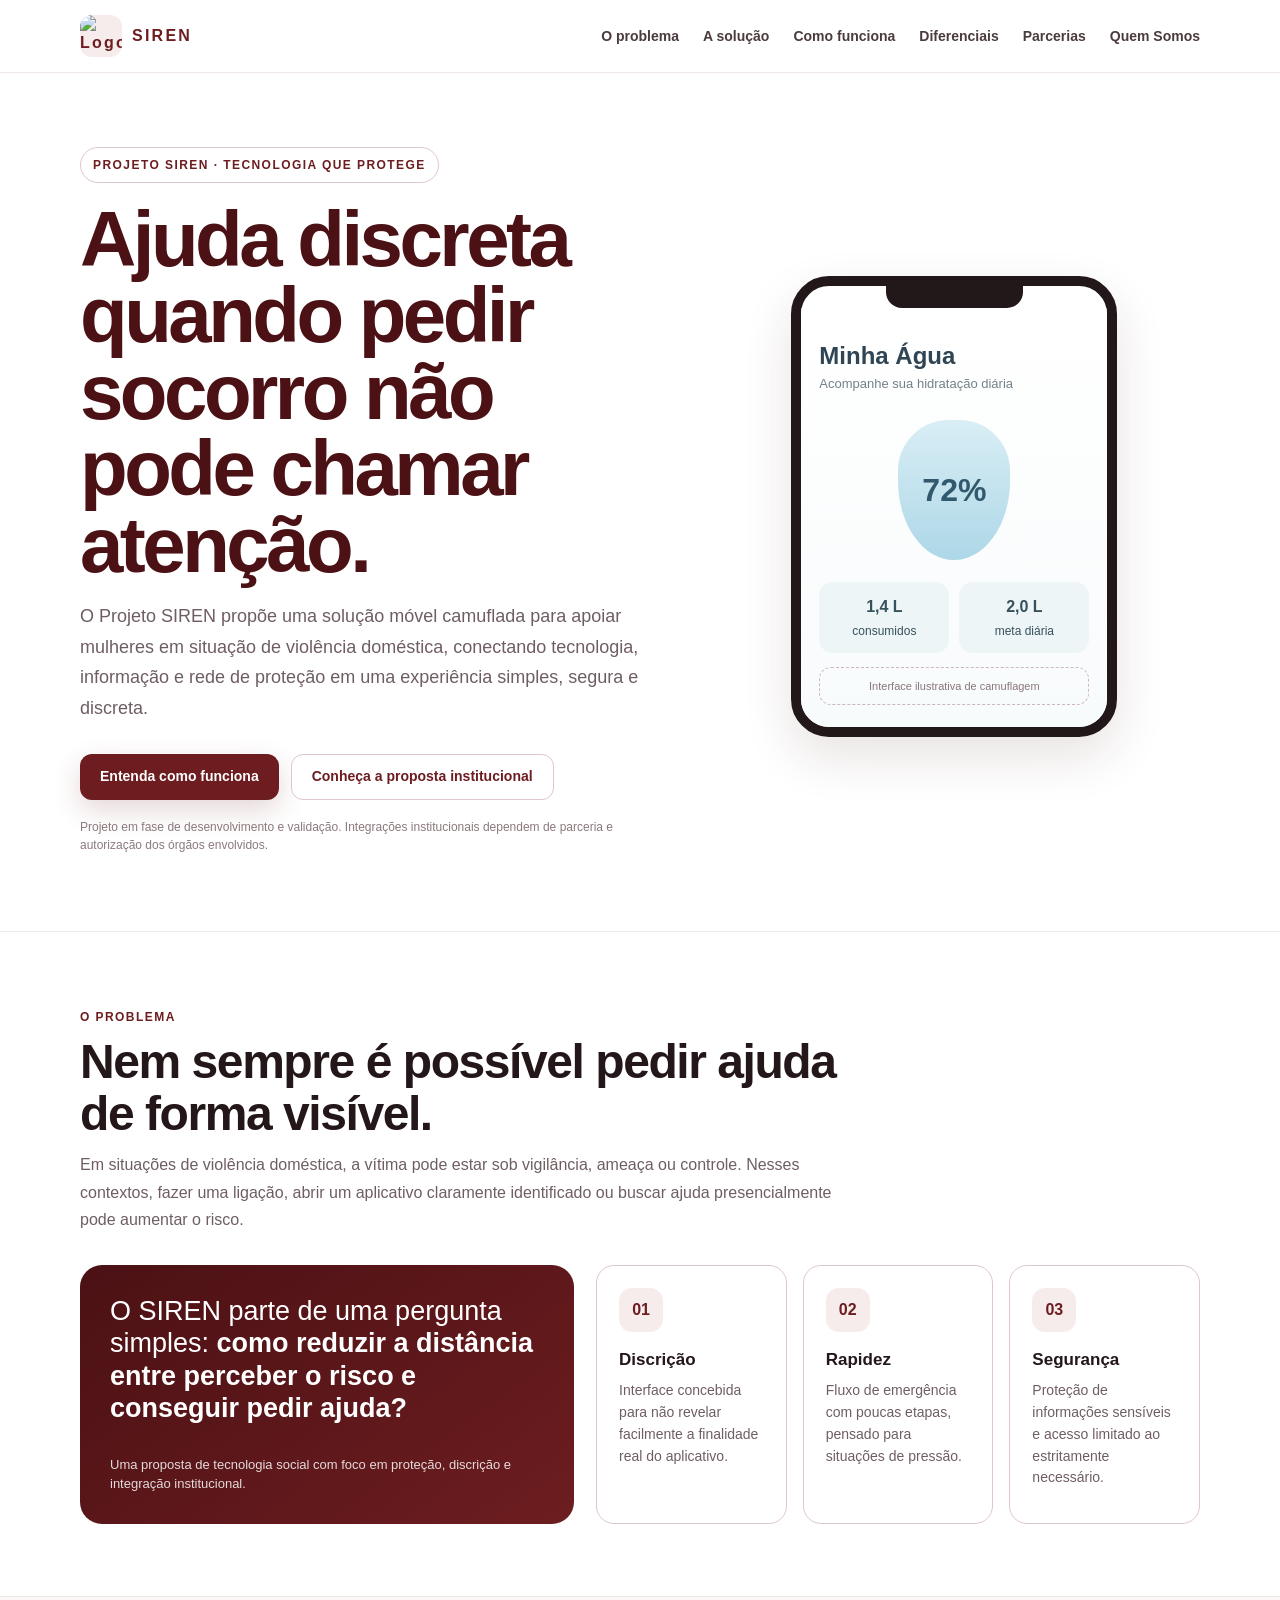
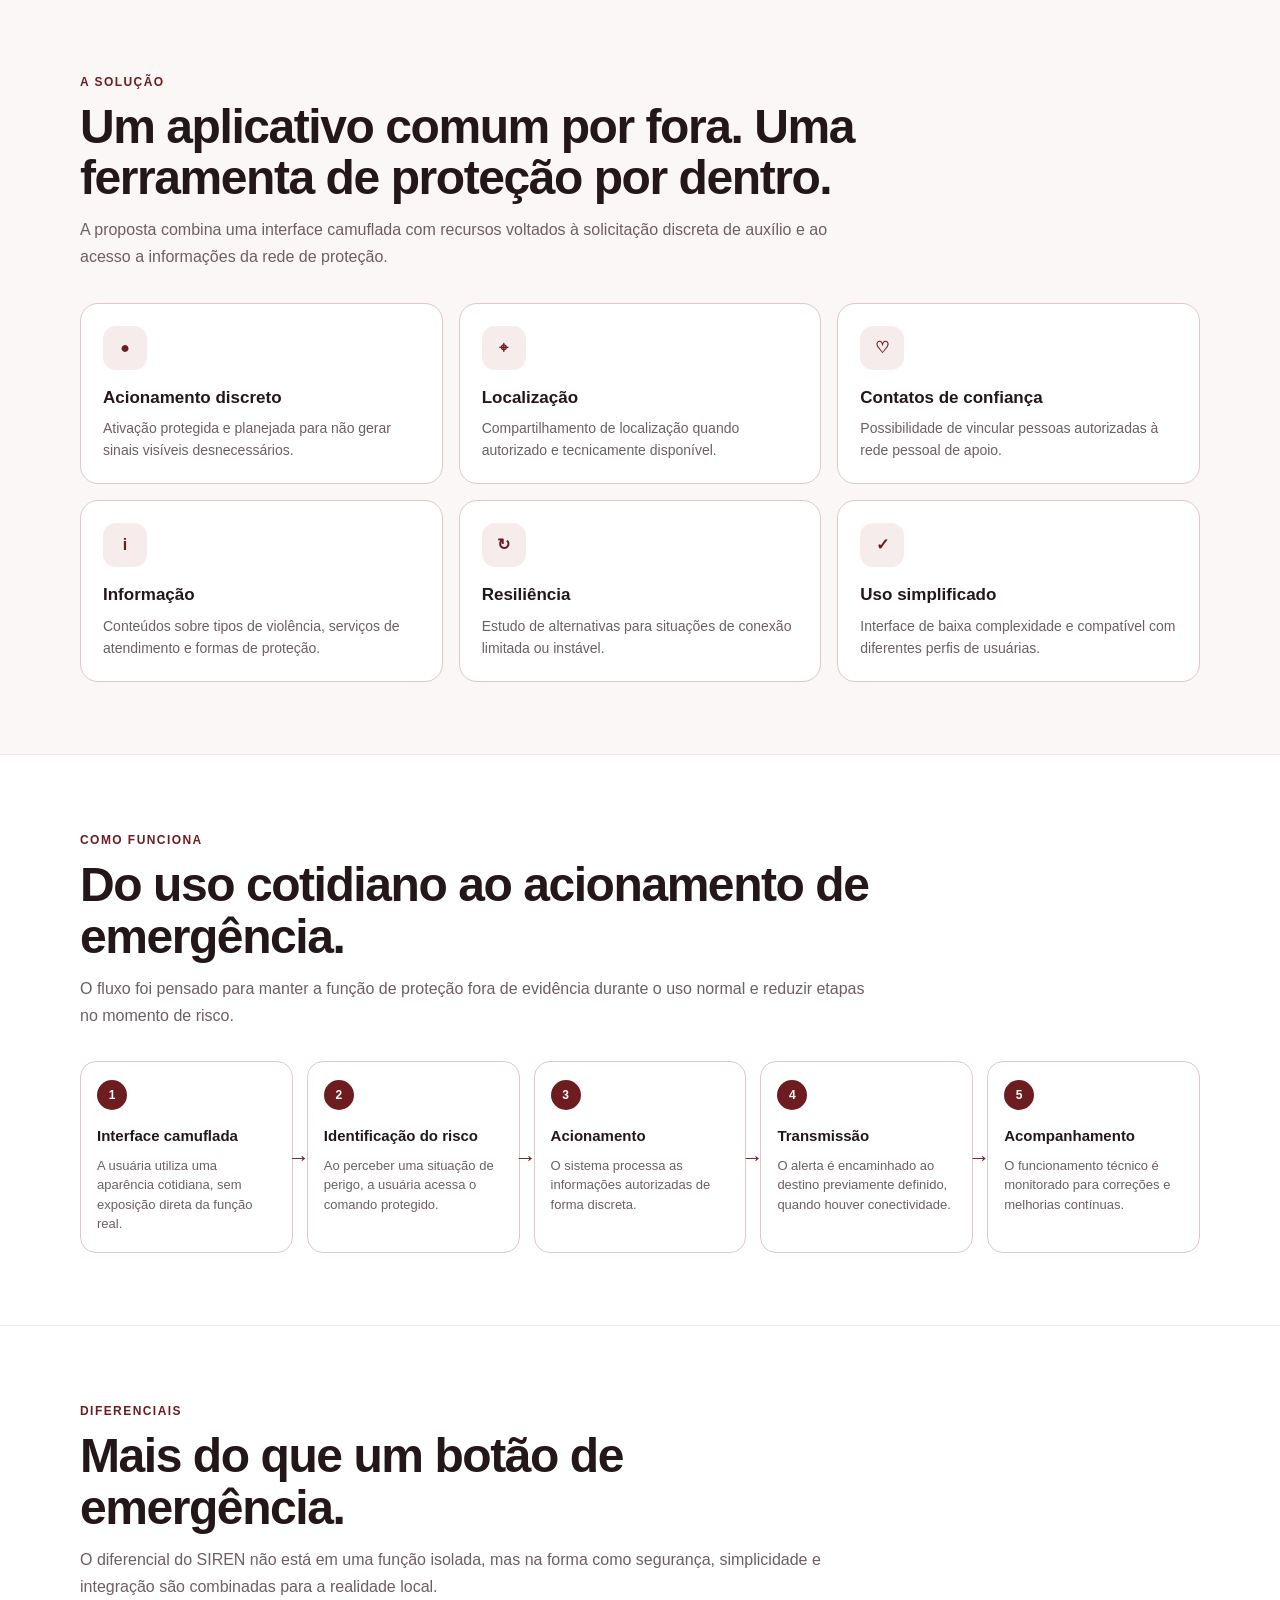
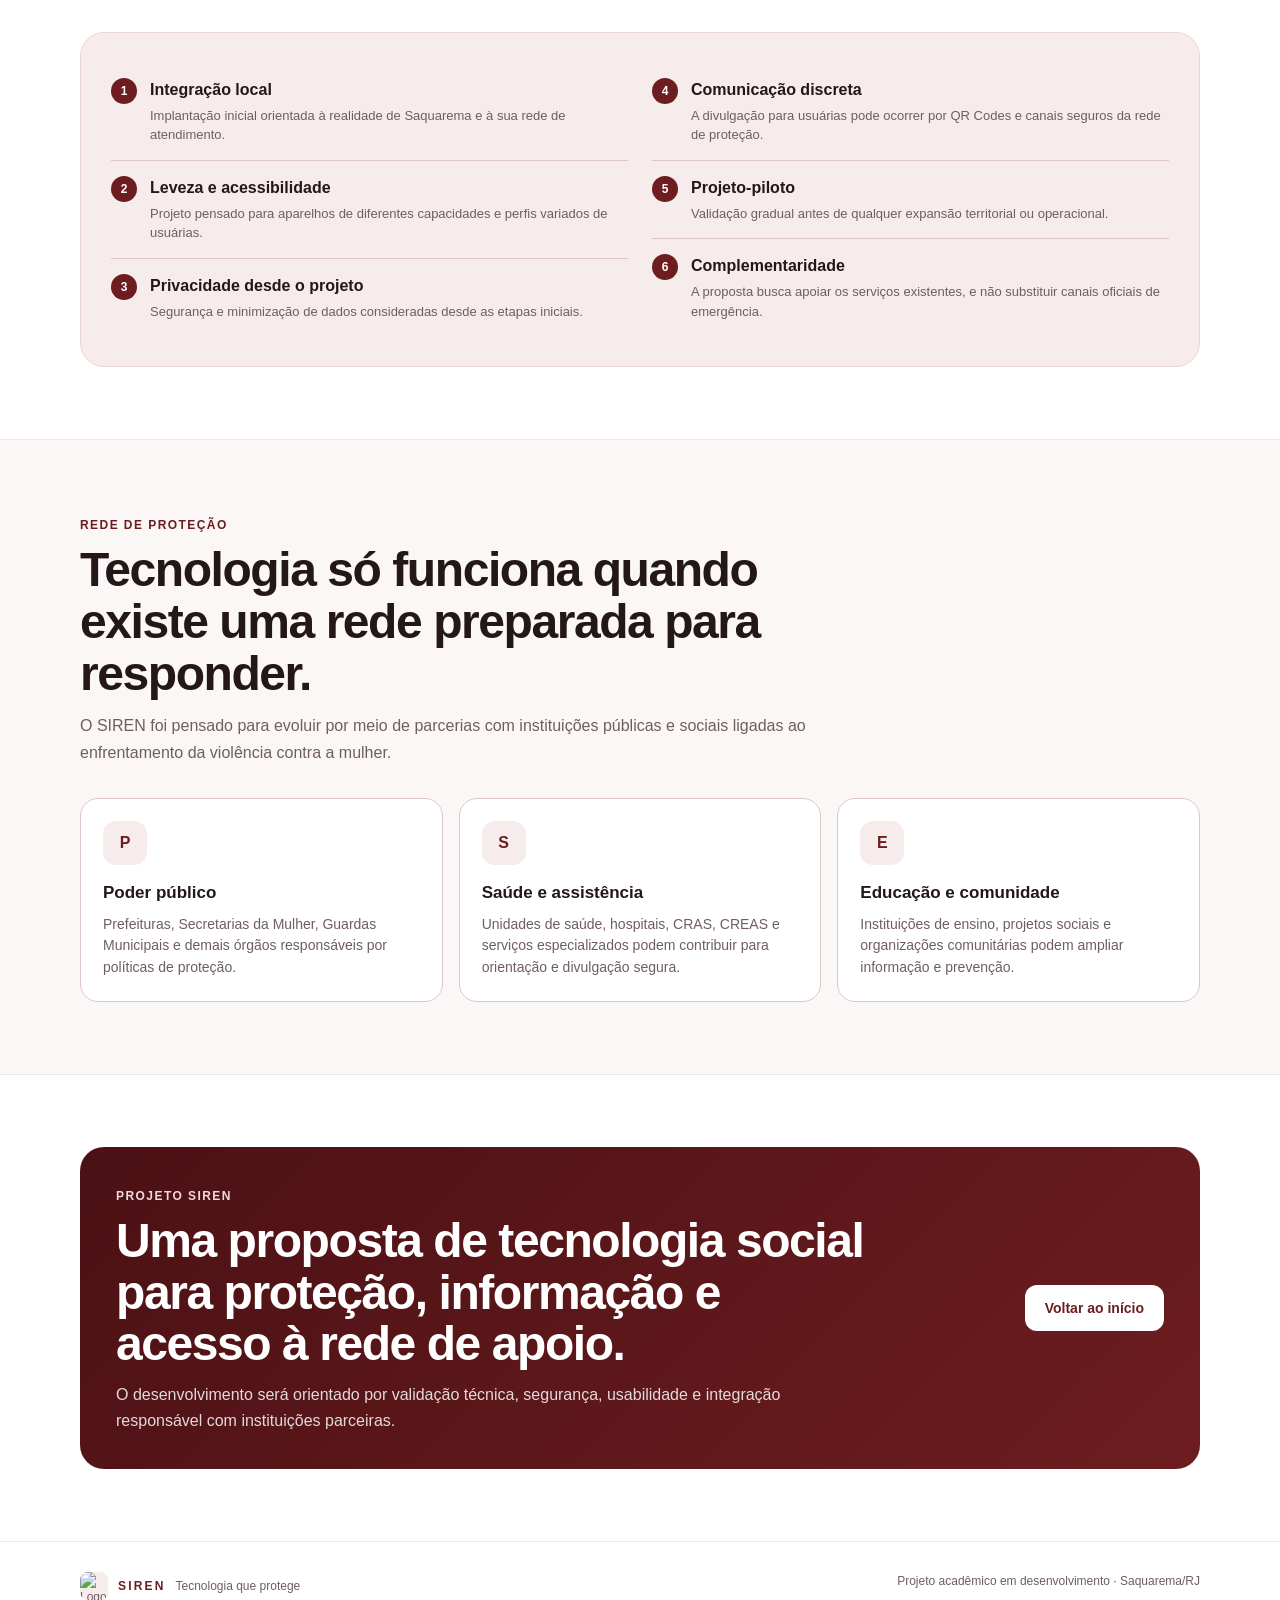
==== index.html @ b9872801 "Add files via upload" ====
<!DOCTYPE html>
<html lang="pt-BR">
<head>
  <meta charset="UTF-8">
  <meta name="viewport" content="width=device-width, initial-scale=1.0">
  <meta name="description" content="Projeto SIREN — tecnologia social voltada à proteção de mulheres em situação de violência doméstica.">
  <title>Projeto SIREN — Tecnologia que protege</title>
  <link rel="icon" href="assets/logo-siren.png" type="image/png">
  <link rel="stylesheet" href="styles.css">
</head>
<body>
  <header class="site-header">
    <div class="container nav-wrap">
      <a class="brand" href="#inicio" aria-label="Projeto SIREN — início">
        <img class="brand-mark" src="assets/logo-siren.png" alt="Logo do Projeto SIREN">
        <span class="brand-text">SIREN</span>
      </a>

      <button class="menu-toggle" type="button" aria-label="Abrir menu" aria-expanded="false">
        <span></span><span></span><span></span>
      </button>

      <nav class="main-nav" aria-label="Navegação principal">
        <a href="#problema">O problema</a>
        <a href="#solucao">A solução</a>
        <a href="#funcionamento">Como funciona</a>
        <a href="#diferenciais">Diferenciais</a>
        <a href="#parcerias">Parcerias</a>
        <a href="quem-somos.html">Quem Somos</a>
      </nav>
    </div>
  </header>

  <main>
    <section class="hero" id="inicio">
      <div class="container hero-grid">
        <div class="hero-copy">
          <span class="eyebrow">Projeto SIREN · Tecnologia que protege</span>
          <h1>Ajuda discreta quando pedir socorro não pode chamar atenção.</h1>
          <p class="lead">
            O Projeto SIREN propõe uma solução móvel camuflada para apoiar mulheres em situação
            de violência doméstica, conectando tecnologia, informação e rede de proteção em uma
            experiência simples, segura e discreta.
          </p>

          <div class="hero-actions">
            <a class="btn btn-primary" href="#funcionamento">Entenda como funciona</a>
            <a class="btn btn-secondary" href="#parcerias">Conheça a proposta institucional</a>
          </div>

          <p class="disclaimer">
            Projeto em fase de desenvolvimento e validação. Integrações institucionais dependem
            de parceria e autorização dos órgãos envolvidos.
          </p>
        </div>

        <div class="phone-wrap" aria-label="Exemplo conceitual de interface camuflada">
          <div class="phone">
            <div class="phone-notch"></div>
            <div class="phone-screen">
              <div class="water-title">Minha Água</div>
              <div class="water-subtitle">Acompanhe sua hidratação diária</div>
              <div class="water-drop"><span>72%</span></div>

              <div class="water-stats">
                <div><strong>1,4 L</strong><span>consumidos</span></div>
                <div><strong>2,0 L</strong><span>meta diária</span></div>
              </div>

              <div class="concept-note">Interface ilustrativa de camuflagem</div>
            </div>
          </div>
        </div>
      </div>
    </section>

    <section class="section" id="problema">
      <div class="container">
        <div class="section-heading">
          <span class="kicker">O problema</span>
          <h2>Nem sempre é possível pedir ajuda de forma visível.</h2>
          <p>
            Em situações de violência doméstica, a vítima pode estar sob vigilância, ameaça ou controle.
            Nesses contextos, fazer uma ligação, abrir um aplicativo claramente identificado ou buscar
            ajuda presencialmente pode aumentar o risco.
          </p>
        </div>

        <div class="problem-grid">
          <article class="highlight-card">
            <p>
              O SIREN parte de uma pergunta simples:
              <strong>como reduzir a distância entre perceber o risco e conseguir pedir ajuda?</strong>
            </p>
            <span>Uma proposta de tecnologia social com foco em proteção, discrição e integração institucional.</span>
          </article>

          <div class="cards cards-3">
            <article class="card">
              <div class="icon-box">01</div>
              <h3>Discrição</h3>
              <p>Interface concebida para não revelar facilmente a finalidade real do aplicativo.</p>
            </article>

            <article class="card">
              <div class="icon-box">02</div>
              <h3>Rapidez</h3>
              <p>Fluxo de emergência com poucas etapas, pensado para situações de pressão.</p>
            </article>

            <article class="card">
              <div class="icon-box">03</div>
              <h3>Segurança</h3>
              <p>Proteção de informações sensíveis e acesso limitado ao estritamente necessário.</p>
            </article>
          </div>
        </div>
      </div>
    </section>

    <section class="section section-soft" id="solucao">
      <div class="container">
        <div class="section-heading">
          <span class="kicker">A solução</span>
          <h2>Um aplicativo comum por fora. Uma ferramenta de proteção por dentro.</h2>
          <p>
            A proposta combina uma interface camuflada com recursos voltados à solicitação discreta
            de auxílio e ao acesso a informações da rede de proteção.
          </p>
        </div>

        <div class="cards cards-3">
          <article class="card">
            <div class="icon-box">●</div>
            <h3>Acionamento discreto</h3>
            <p>Ativação protegida e planejada para não gerar sinais visíveis desnecessários.</p>
          </article>

          <article class="card">
            <div class="icon-box">⌖</div>
            <h3>Localização</h3>
            <p>Compartilhamento de localização quando autorizado e tecnicamente disponível.</p>
          </article>

          <article class="card">
            <div class="icon-box">♡</div>
            <h3>Contatos de confiança</h3>
            <p>Possibilidade de vincular pessoas autorizadas à rede pessoal de apoio.</p>
          </article>

          <article class="card">
            <div class="icon-box">i</div>
            <h3>Informação</h3>
            <p>Conteúdos sobre tipos de violência, serviços de atendimento e formas de proteção.</p>
          </article>

          <article class="card">
            <div class="icon-box">↻</div>
            <h3>Resiliência</h3>
            <p>Estudo de alternativas para situações de conexão limitada ou instável.</p>
          </article>

          <article class="card">
            <div class="icon-box">✓</div>
            <h3>Uso simplificado</h3>
            <p>Interface de baixa complexidade e compatível com diferentes perfis de usuárias.</p>
          </article>
        </div>
      </div>
    </section>

    <section class="section" id="funcionamento">
      <div class="container">
        <div class="section-heading">
          <span class="kicker">Como funciona</span>
          <h2>Do uso cotidiano ao acionamento de emergência.</h2>
          <p>
            O fluxo foi pensado para manter a função de proteção fora de evidência durante o uso normal
            e reduzir etapas no momento de risco.
          </p>
        </div>

        <div class="flow">
          <article class="flow-step">
            <span class="step-number">1</span>
            <h3>Interface camuflada</h3>
            <p>A usuária utiliza uma aparência cotidiana, sem exposição direta da função real.</p>
          </article>

          <article class="flow-step">
            <span class="step-number">2</span>
            <h3>Identificação do risco</h3>
            <p>Ao perceber uma situação de perigo, a usuária acessa o comando protegido.</p>
          </article>

          <article class="flow-step">
            <span class="step-number">3</span>
            <h3>Acionamento</h3>
            <p>O sistema processa as informações autorizadas de forma discreta.</p>
          </article>

          <article class="flow-step">
            <span class="step-number">4</span>
            <h3>Transmissão</h3>
            <p>O alerta é encaminhado ao destino previamente definido, quando houver conectividade.</p>
          </article>

          <article class="flow-step">
            <span class="step-number">5</span>
            <h3>Acompanhamento</h3>
            <p>O funcionamento técnico é monitorado para correções e melhorias contínuas.</p>
          </article>
        </div>
      </div>
    </section>

    <section class="section" id="diferenciais">
      <div class="container">
        <div class="section-heading">
          <span class="kicker">Diferenciais</span>
          <h2>Mais do que um botão de emergência.</h2>
          <p>
            O diferencial do SIREN não está em uma função isolada, mas na forma como segurança,
            simplicidade e integração são combinadas para a realidade local.
          </p>
        </div>

        <div class="feature-panel">
          <div class="feature-column">
            <div class="feature-item">
              <span>1</span>
              <div>
                <strong>Integração local</strong>
                <p>Implantação inicial orientada à realidade de Saquarema e à sua rede de atendimento.</p>
              </div>
            </div>

            <div class="feature-item">
              <span>2</span>
              <div>
                <strong>Leveza e acessibilidade</strong>
                <p>Projeto pensado para aparelhos de diferentes capacidades e perfis variados de usuárias.</p>
              </div>
            </div>

            <div class="feature-item">
              <span>3</span>
              <div>
                <strong>Privacidade desde o projeto</strong>
                <p>Segurança e minimização de dados consideradas desde as etapas iniciais.</p>
              </div>
            </div>
          </div>

          <div class="feature-column">
            <div class="feature-item">
              <span>4</span>
              <div>
                <strong>Comunicação discreta</strong>
                <p>A divulgação para usuárias pode ocorrer por QR Codes e canais seguros da rede de proteção.</p>
              </div>
            </div>

            <div class="feature-item">
              <span>5</span>
              <div>
                <strong>Projeto-piloto</strong>
                <p>Validação gradual antes de qualquer expansão territorial ou operacional.</p>
              </div>
            </div>

            <div class="feature-item">
              <span>6</span>
              <div>
                <strong>Complementaridade</strong>
                <p>A proposta busca apoiar os serviços existentes, e não substituir canais oficiais de emergência.</p>
              </div>
            </div>
          </div>
        </div>
      </div>
    </section>

    <section class="section section-soft" id="parcerias">
      <div class="container">
        <div class="section-heading">
          <span class="kicker">Rede de proteção</span>
          <h2>Tecnologia só funciona quando existe uma rede preparada para responder.</h2>
          <p>
            O SIREN foi pensado para evoluir por meio de parcerias com instituições públicas e sociais
            ligadas ao enfrentamento da violência contra a mulher.
          </p>
        </div>

        <div class="cards cards-3">
          <article class="card">
            <div class="icon-box">P</div>
            <h3>Poder público</h3>
            <p>
              Prefeituras, Secretarias da Mulher, Guardas Municipais e demais órgãos responsáveis
              por políticas de proteção.
            </p>
          </article>

          <article class="card">
            <div class="icon-box">S</div>
            <h3>Saúde e assistência</h3>
            <p>
              Unidades de saúde, hospitais, CRAS, CREAS e serviços especializados podem contribuir
              para orientação e divulgação segura.
            </p>
          </article>

          <article class="card">
            <div class="icon-box">E</div>
            <h3>Educação e comunidade</h3>
            <p>
              Instituições de ensino, projetos sociais e organizações comunitárias podem ampliar
              informação e prevenção.
            </p>
          </article>
        </div>
      </div>
    </section>

    <section class="section">
      <div class="container">
        <div class="cta">
          <div>
            <span class="kicker kicker-light">Projeto SIREN</span>
            <h2>Uma proposta de tecnologia social para proteção, informação e acesso à rede de apoio.</h2>
            <p>
              O desenvolvimento será orientado por validação técnica, segurança, usabilidade e integração
              responsável com instituições parceiras.
            </p>
          </div>

          <a class="btn btn-light" href="#inicio">Voltar ao início</a>
        </div>
      </div>
    </section>
  </main>

  <footer class="site-footer">
    <div class="container footer-wrap">
      <div>
        <img class="footer-logo" src="assets/logo-siren.png" alt="Logo do Projeto SIREN">
        <strong>SIREN</strong>
        <span>Tecnologia que protege</span>
      </div>
      <span>Projeto acadêmico em desenvolvimento · Saquarema/RJ</span>
    </div>
  </footer>

  <script src="script.js"></script>
</body>
</html>
---- styles.css ----
:root {
  --wine: #6d1d20;
  --wine-dark: #4b1114;
  --wine-mid: #8b2d31;
  --rose: #f7ecec;
  --rose-2: #ecd6d7;
  --ink: #241719;
  --muted: #6f5e61;
  --border: #dec7c8;
  --white: #ffffff;
  --soft: #fbf7f7;
  --shadow: 0 20px 50px rgba(67, 17, 20, 0.12);
}

* {
  box-sizing: border-box;
}

html {
  scroll-behavior: smooth;
}

body {
  margin: 0;
  font-family: Arial, Helvetica, sans-serif;
  color: var(--ink);
  background: var(--white);
  line-height: 1.5;
}

a {
  color: inherit;
  text-decoration: none;
}

.container {
  width: min(1120px, calc(100% - 40px));
  margin: 0 auto;
}

.site-header {
  position: sticky;
  top: 0;
  z-index: 100;
  background: rgba(255, 255, 255, 0.95);
  border-bottom: 1px solid #f0e7e7;
  backdrop-filter: blur(12px);
}

.nav-wrap {
  min-height: 72px;
  display: flex;
  align-items: center;
  justify-content: space-between;
  gap: 24px;
}

.brand {
  display: inline-flex;
  align-items: center;
  gap: 10px;
  font-weight: 900;
  letter-spacing: 0.14em;
  color: var(--wine);
}

.brand-mark {
  width: 42px;
  height: 42px;
  object-fit: contain;
  border-radius: 12px;
  background: var(--rose);
}

.main-nav a.active {
  color: var(--wine);
}

.main-nav {
  display: flex;
  gap: 24px;
  align-items: center;
}

.main-nav a {
  font-size: 14px;
  font-weight: 700;
  color: #4b3b3d;
  transition: color 0.2s ease;
}

.main-nav a:hover,
.main-nav a:focus-visible {
  color: var(--wine);
}

.menu-toggle {
  display: none;
  width: 46px;
  height: 46px;
  padding: 10px;
  border: 0;
  border-radius: 10px;
  background: var(--rose);
  cursor: pointer;
}

.menu-toggle span {
  display: block;
  height: 2px;
  background: var(--wine);
  margin: 5px 0;
}

.hero {
  padding: 74px 0 64px;
  overflow: hidden;
}

.hero-grid {
  display: grid;
  grid-template-columns: 1.08fr 0.92fr;
  gap: 52px;
  align-items: center;
}

.eyebrow,
.kicker {
  display: inline-block;
  color: var(--wine);
  font-size: 12px;
  font-weight: 800;
  letter-spacing: 0.12em;
  text-transform: uppercase;
}

.eyebrow {
  padding: 8px 12px;
  border: 1px solid var(--border);
  border-radius: 999px;
  background: var(--white);
}

.hero h1 {
  margin: 18px 0;
  color: var(--wine-dark);
  font-size: clamp(44px, 6.8vw, 78px);
  line-height: 0.98;
  letter-spacing: -0.045em;
  max-width: 760px;
}

.lead {
  max-width: 670px;
  margin: 0;
  color: var(--muted);
  font-size: 18px;
  line-height: 1.7;
}

.hero-actions {
  display: flex;
  flex-wrap: wrap;
  gap: 12px;
  margin-top: 30px;
}

.btn {
  min-height: 46px;
  display: inline-flex;
  align-items: center;
  justify-content: center;
  padding: 0 20px;
  border-radius: 12px;
  font-size: 14px;
  font-weight: 800;
  transition: transform 0.2s ease, box-shadow 0.2s ease, background 0.2s ease;
}

.btn:hover {
  transform: translateY(-1px);
}

.btn-primary {
  color: var(--white);
  background: var(--wine);
  box-shadow: 0 10px 28px rgba(109, 29, 32, 0.18);
}

.btn-primary:hover {
  background: var(--wine-dark);
}

.btn-secondary {
  color: var(--wine);
  border: 1px solid var(--border);
  background: var(--white);
}

.btn-light {
  color: var(--wine);
  background: var(--white);
}

.disclaimer {
  margin-top: 18px;
  max-width: 680px;
  color: #8b797c;
  font-size: 12px;
  line-height: 1.55;
}

.phone-wrap {
  display: flex;
  justify-content: center;
}

.phone {
  width: min(100%, 326px);
  overflow: hidden;
  border: 10px solid #221719;
  border-radius: 38px;
  background: var(--white);
  box-shadow: var(--shadow);
}

.phone-notch {
  width: 45%;
  height: 22px;
  margin: 0 auto;
  background: #221719;
  border-radius: 0 0 16px 16px;
}

.phone-screen {
  padding: 24px 18px 22px;
  background: linear-gradient(180deg, #ffffff 0%, #f8fbfc 100%);
}

.water-title {
  margin-top: 6px;
  color: #304554;
  font-size: 24px;
  font-weight: 900;
}

.water-subtitle {
  color: #73818a;
  font-size: 13px;
}

.water-drop {
  width: 112px;
  height: 140px;
  margin: 26px auto 22px;
  display: grid;
  place-items: center;
  color: #31586c;
  background: linear-gradient(180deg, #d9eef5, #add7e7);
  border-radius: 56% 56% 62% 62% / 45% 45% 70% 70%;
  font-size: 32px;
  font-weight: 900;
}

.water-stats {
  display: grid;
  grid-template-columns: 1fr 1fr;
  gap: 10px;
}

.water-stats div {
  padding: 13px;
  text-align: center;
  color: #35515c;
  background: #edf5f7;
  border-radius: 14px;
}

.water-stats strong,
.water-stats span {
  display: block;
}

.water-stats span {
  margin-top: 3px;
  font-size: 12px;
}

.concept-note {
  margin-top: 14px;
  padding: 10px;
  color: #897679;
  border: 1px dashed #cdb7b8;
  border-radius: 12px;
  font-size: 11px;
  text-align: center;
}

.section {
  padding: 72px 0;
  border-top: 1px solid #f0e7e7;
}

.section-soft {
  background: var(--soft);
}

.section-heading {
  max-width: 790px;
  margin-bottom: 32px;
}

.section-heading h2,
.section-heading-title,
.cta h2 {
  margin: 8px 0 12px;
  font-size: clamp(30px, 4vw, 48px);
  line-height: 1.08;
  letter-spacing: -0.03em;
}

.section-heading p {
  margin: 0;
  color: var(--muted);
  line-height: 1.7;
}

.problem-grid {
  display: grid;
  grid-template-columns: 0.9fr 1.1fr;
  gap: 22px;
}

.highlight-card {
  min-height: 100%;
  display: flex;
  flex-direction: column;
  justify-content: space-between;
  padding: 30px;
  color: var(--white);
  background: linear-gradient(145deg, var(--wine-dark), var(--wine));
  border-radius: 22px;
}

.highlight-card p {
  margin: 0;
  font-size: 27px;
  line-height: 1.2;
}

.highlight-card span {
  margin-top: 30px;
  font-size: 13px;
  line-height: 1.5;
  opacity: 0.84;
}

.cards {
  display: grid;
  gap: 16px;
}

.cards-3 {
  grid-template-columns: repeat(3, minmax(0, 1fr));
}

.card {
  padding: 22px;
  background: var(--white);
  border: 1px solid var(--border);
  border-radius: 18px;
}

.icon-box {
  width: 44px;
  height: 44px;
  display: grid;
  place-items: center;
  margin-bottom: 15px;
  color: var(--wine);
  background: var(--rose);
  border-radius: 13px;
  font-weight: 900;
}

.card h3 {
  margin: 0 0 8px;
  font-size: 17px;
}

.card p {
  margin: 0;
  color: var(--muted);
  font-size: 14px;
  line-height: 1.55;
}

.flow {
  display: grid;
  grid-template-columns: repeat(5, minmax(0, 1fr));
  gap: 14px;
}

.flow-step {
  position: relative;
  min-height: 168px;
  padding: 18px 16px;
  background: var(--white);
  border: 1px solid var(--border);
  border-radius: 16px;
}

.flow-step:not(:last-child)::after {
  content: "→";
  position: absolute;
  z-index: 2;
  top: 50%;
  right: -24px;
  width: 34px;
  transform: translateY(-50%);
  color: var(--wine);
  font-size: 22px;
  font-weight: 900;
  text-align: center;
}

.step-number {
  width: 30px;
  height: 30px;
  display: grid;
  place-items: center;
  margin-bottom: 15px;
  color: var(--white);
  background: var(--wine);
  border-radius: 50%;
  font-size: 12px;
  font-weight: 900;
}

.flow-step h3 {
  margin: 0 0 8px;
  font-size: 15px;
}

.flow-step p {
  margin: 0;
  color: var(--muted);
  font-size: 13px;
  line-height: 1.5;
}

.feature-panel {
  display: grid;
  grid-template-columns: 1fr 1fr;
  gap: 24px;
  padding: 30px;
  background: var(--rose);
  border: 1px solid var(--rose-2);
  border-radius: 24px;
}

.feature-item {
  display: flex;
  gap: 13px;
  padding: 15px 0;
  border-bottom: 1px solid #dec5c6;
}

.feature-item:last-child {
  border-bottom: 0;
}

.feature-item > span {
  width: 26px;
  height: 26px;
  flex: 0 0 auto;
  display: grid;
  place-items: center;
  color: var(--white);
  background: var(--wine);
  border-radius: 50%;
  font-size: 12px;
  font-weight: 900;
}

.feature-item strong {
  display: block;
  margin-bottom: 4px;
}

.feature-item p {
  margin: 0;
  color: var(--muted);
  font-size: 13px;
  line-height: 1.5;
}

.cta {
  display: grid;
  grid-template-columns: 1fr auto;
  gap: 28px;
  align-items: center;
  padding: 36px;
  color: var(--white);
  background: linear-gradient(135deg, var(--wine-dark), var(--wine));
  border-radius: 24px;
}

.kicker-light {
  color: #f2d9da;
}

.cta h2 {
  color: var(--white);
  max-width: 760px;
}

.cta p {
  margin: 0;
  max-width: 750px;
  line-height: 1.6;
  opacity: 0.84;
}

.site-footer {
  padding: 30px 0;
  color: var(--muted);
  border-top: 1px solid #f0e7e7;
  font-size: 12px;
}

.footer-wrap {
  display: flex;
  justify-content: space-between;
  gap: 18px;
  flex-wrap: wrap;
}

.footer-wrap div {
  display: flex;
  gap: 10px;
  align-items: center;
}

.footer-wrap strong {
  color: var(--wine);
  letter-spacing: 0.18em;
}

.footer-logo {
  width: 28px;
  height: 28px;
  object-fit: contain;
  border-radius: 8px;
  background: var(--rose);
}

.page-hero {
  padding: 64px 0 8px;
}

.page-hero .lead {
  margin-top: 4px;
}

.about-copy {
  display: grid;
  gap: 16px;
  max-width: 860px;
}

.about-copy p {
  margin: 0;
  color: var(--muted);
  font-size: 16px;
  line-height: 1.75;
}

.leadership-grid {
  display: grid;
  grid-template-columns: repeat(2, minmax(0, 1fr));
  gap: 16px;
  margin-bottom: 16px;
}

.leader-card {
  display: flex;
  align-items: center;
  gap: 16px;
  padding: 24px;
  background: linear-gradient(145deg, var(--wine-dark), var(--wine));
  border-radius: 20px;
  color: var(--white);
}

.leader-avatar {
  width: 54px;
  height: 54px;
  flex: 0 0 auto;
  display: grid;
  place-items: center;
  background: rgba(255, 255, 255, 0.16);
  border-radius: 50%;
  font-weight: 900;
  font-size: 18px;
}

.leader-card strong {
  display: block;
  font-size: 17px;
}

.leader-card span {
  display: block;
  margin-top: 3px;
  font-size: 12px;
  letter-spacing: 0.08em;
  text-transform: uppercase;
  opacity: 0.82;
}

.team-grid {
  display: grid;
  grid-template-columns: repeat(4, minmax(0, 1fr));
  gap: 16px;
}

.member-card {
  display: flex;
  align-items: center;
  gap: 12px;
  padding: 18px;
  background: var(--white);
  border: 1px solid var(--border);
  border-radius: 16px;
}

.member-avatar {
  width: 40px;
  height: 40px;
  flex: 0 0 auto;
  display: grid;
  place-items: center;
  color: var(--wine);
  background: var(--rose);
  border-radius: 50%;
  font-weight: 900;
  font-size: 14px;
}

.member-card strong {
  display: block;
  font-size: 14px;
  line-height: 1.3;
}

.member-card span {
  display: block;
  margin-top: 2px;
  color: var(--muted);
  font-size: 11px;
  letter-spacing: 0.06em;
  text-transform: uppercase;
}

.mission-banner {
  padding: 46px;
  text-align: center;
  color: var(--white);
  background: linear-gradient(135deg, var(--wine-dark), var(--wine));
  border-radius: 24px;
}

.mission-banner .kicker-light {
  display: inline-block;
  margin-bottom: 14px;
}

.mission-banner p {
  margin: 0 auto;
  max-width: 760px;
  font-size: clamp(22px, 3.2vw, 32px);
  line-height: 1.35;
  letter-spacing: -0.01em;
  font-weight: 800;
}

@media (max-width: 920px) {
  .hero-grid,
  .problem-grid,
  .feature-panel,
  .cta {
    grid-template-columns: 1fr;
  }

  .cards-3 {
    grid-template-columns: repeat(2, minmax(0, 1fr));
  }

  .flow {
    grid-template-columns: repeat(2, minmax(0, 1fr));
  }

  .leadership-grid,
  .team-grid {
    grid-template-columns: repeat(2, minmax(0, 1fr));
  }

  .flow-step::after {
    display: none;
  }

  .main-nav {
    position: absolute;
    top: 72px;
    left: 20px;
    right: 20px;
    display: none;
    flex-direction: column;
    align-items: stretch;
    gap: 0;
    padding: 10px;
    background: var(--white);
    border: 1px solid var(--border);
    border-radius: 14px;
    box-shadow: var(--shadow);
  }

  .main-nav.open {
    display: flex;
  }

  .main-nav a {
    padding: 13px 10px;
  }

  .menu-toggle {
    display: block;
  }
}

@media (max-width: 600px) {
  .container {
    width: min(100% - 28px, 1120px);
  }

  .hero {
    padding: 46px 0 52px;
  }

  .hero h1 {
    font-size: clamp(40px, 13vw, 58px);
  }

  .lead {
    font-size: 16px;
  }

  .section {
    padding: 52px 0;
  }

  .cards-3,
  .flow,
  .leadership-grid,
  .team-grid {
    grid-template-columns: 1fr;
  }

  .leader-card {
    padding: 20px;
  }

  .mission-banner {
    padding: 30px 22px;
  }

  .highlight-card p {
    font-size: 23px;
  }

  .feature-panel,
  .cta {
    padding: 24px;
  }

  .hero-actions {
    flex-direction: column;
  }

  .btn {
    width: 100%;
  }

  .footer-wrap,
  .footer-wrap div {
    flex-direction: column;
    align-items: flex-start;
  }
}
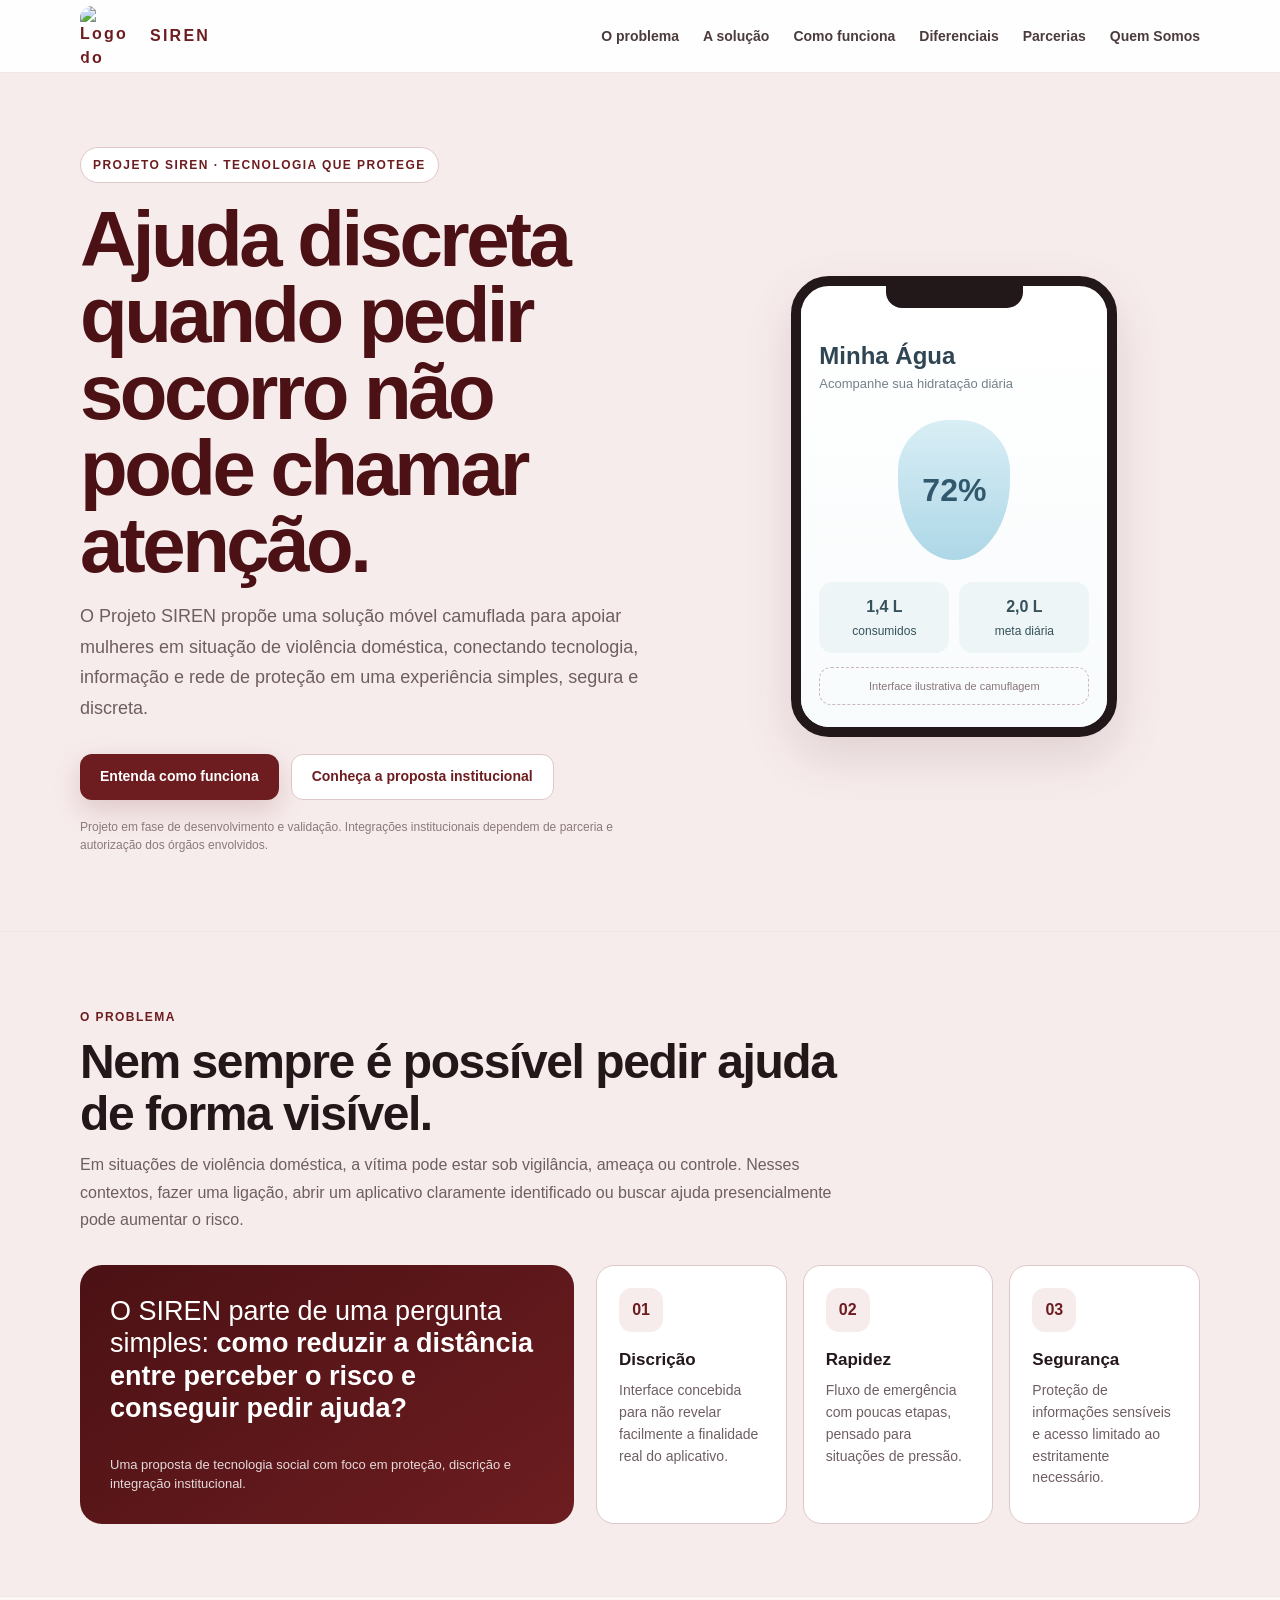
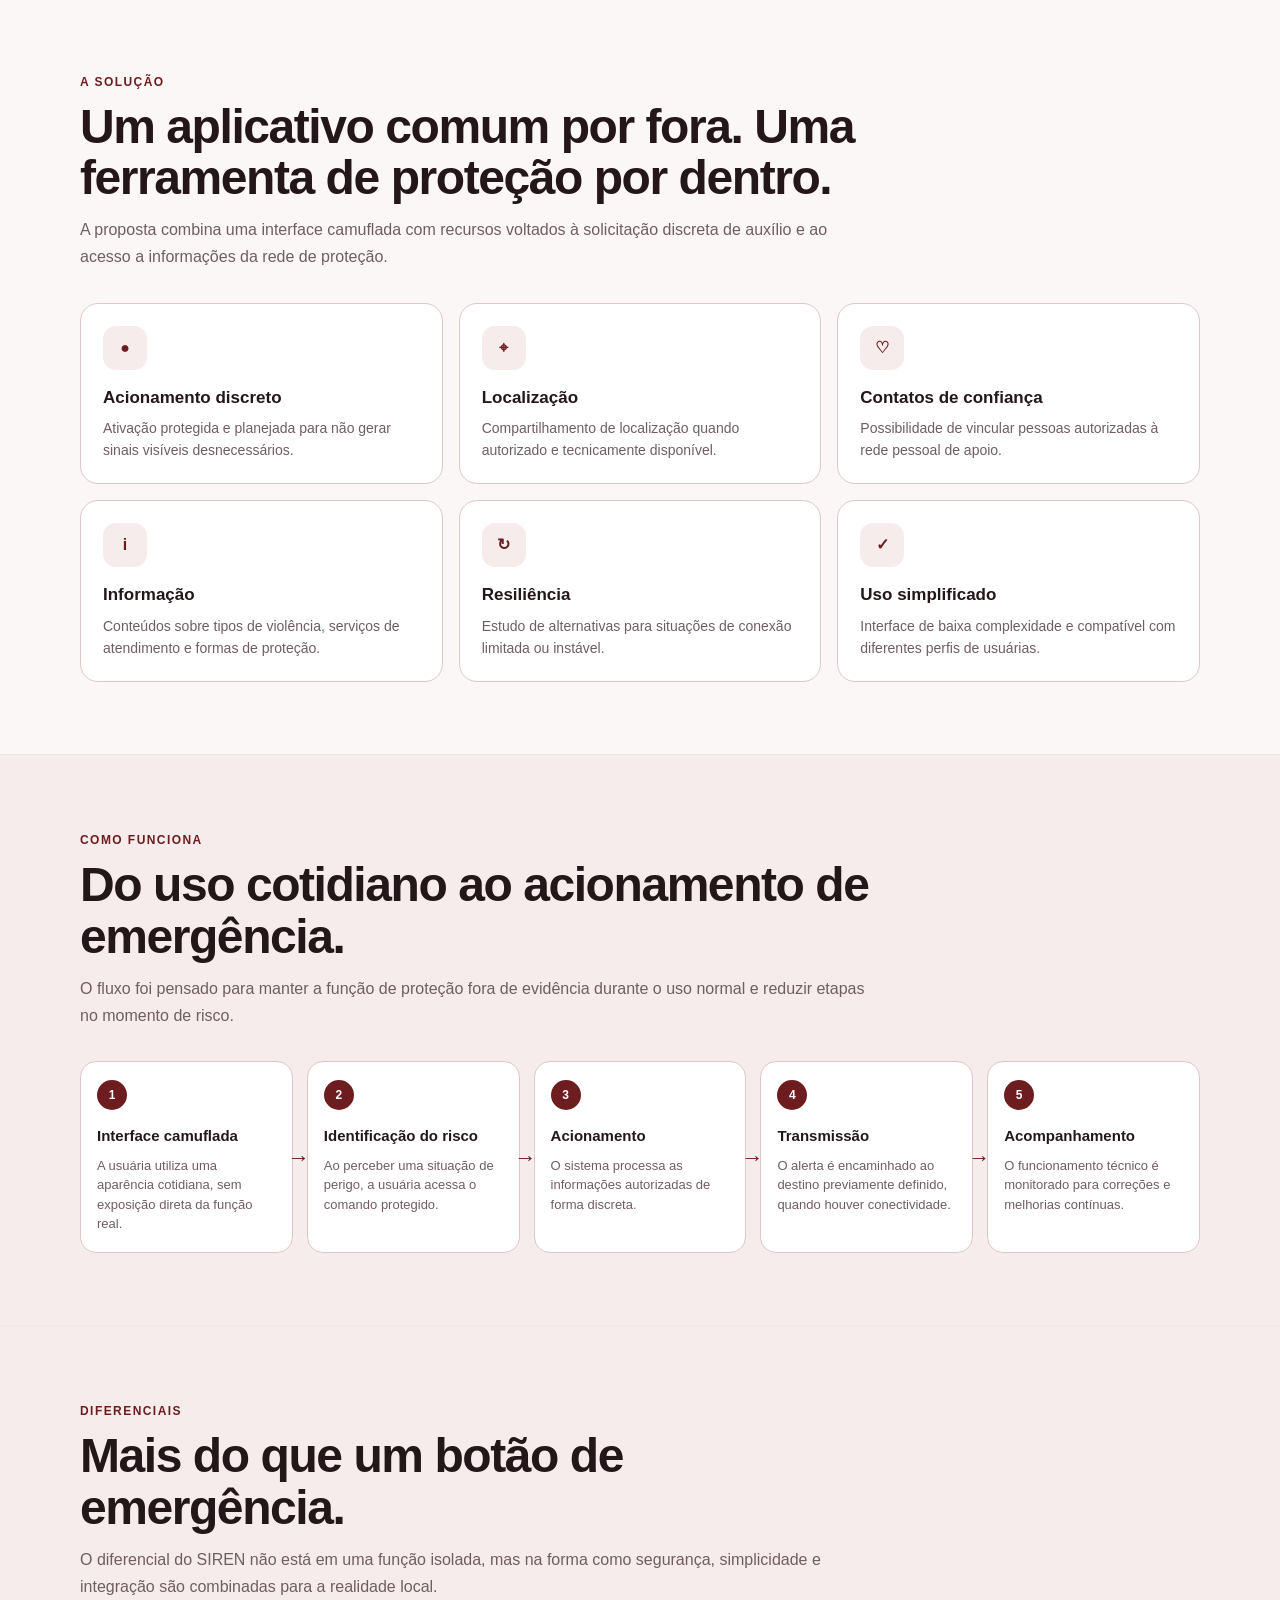
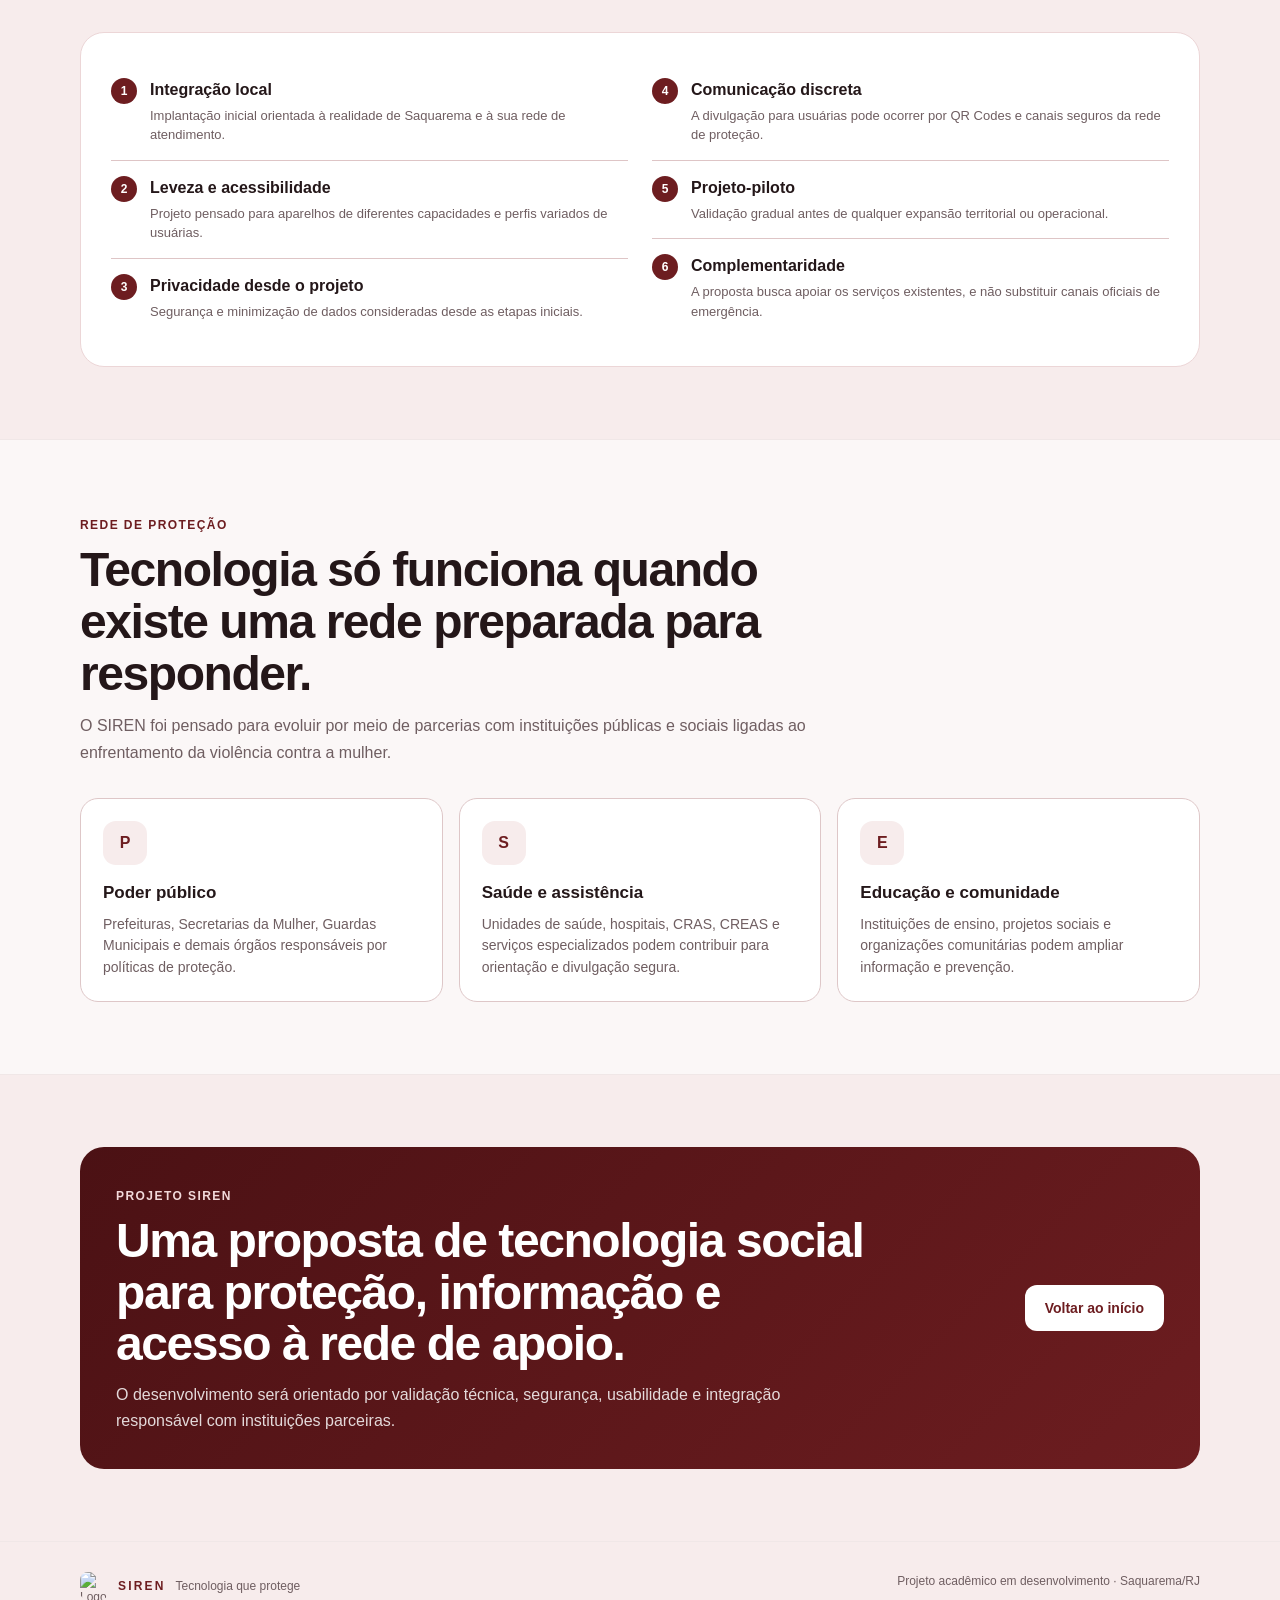
==== commit d812fe17: "Add files via upload" ====
--- a/index.html
+++ b/index.html
@@ -4,7 +4,7 @@
   <meta charset="UTF-8">
   <meta name="viewport" content="width=device-width, initial-scale=1.0">
   <meta name="description" content="Projeto SIREN — tecnologia social voltada à proteção de mulheres em situação de violência doméstica.">
-  <title>Projeto SIREN — Tecnologia que protege</title>
+  <title>Projeto SIREN - Tecnologia que protege</title>
   <link rel="icon" href="assets/logo-siren.png" type="image/png">
   <link rel="stylesheet" href="styles.css">
 </head>
--- a/styles.css
+++ b/styles.css
@@ -24,7 +24,7 @@
   margin: 0;
   font-family: Arial, Helvetica, sans-serif;
   color: var(--ink);
-  background: var(--white);
+  background: var(--rose);
   line-height: 1.5;
 }
 
@@ -65,11 +65,10 @@
 }
 
 .brand-mark {
-  width: 42px;
-  height: 42px;
+  width: 60px;
+  height: 60px;
   object-fit: contain;
   border-radius: 12px;
-  background: var(--rose);
 }
 
 .main-nav a.active {
@@ -454,7 +453,7 @@
   grid-template-columns: 1fr 1fr;
   gap: 24px;
   padding: 30px;
-  background: var(--rose);
+  background: var(--white);
   border: 1px solid var(--rose-2);
   border-radius: 24px;
 }
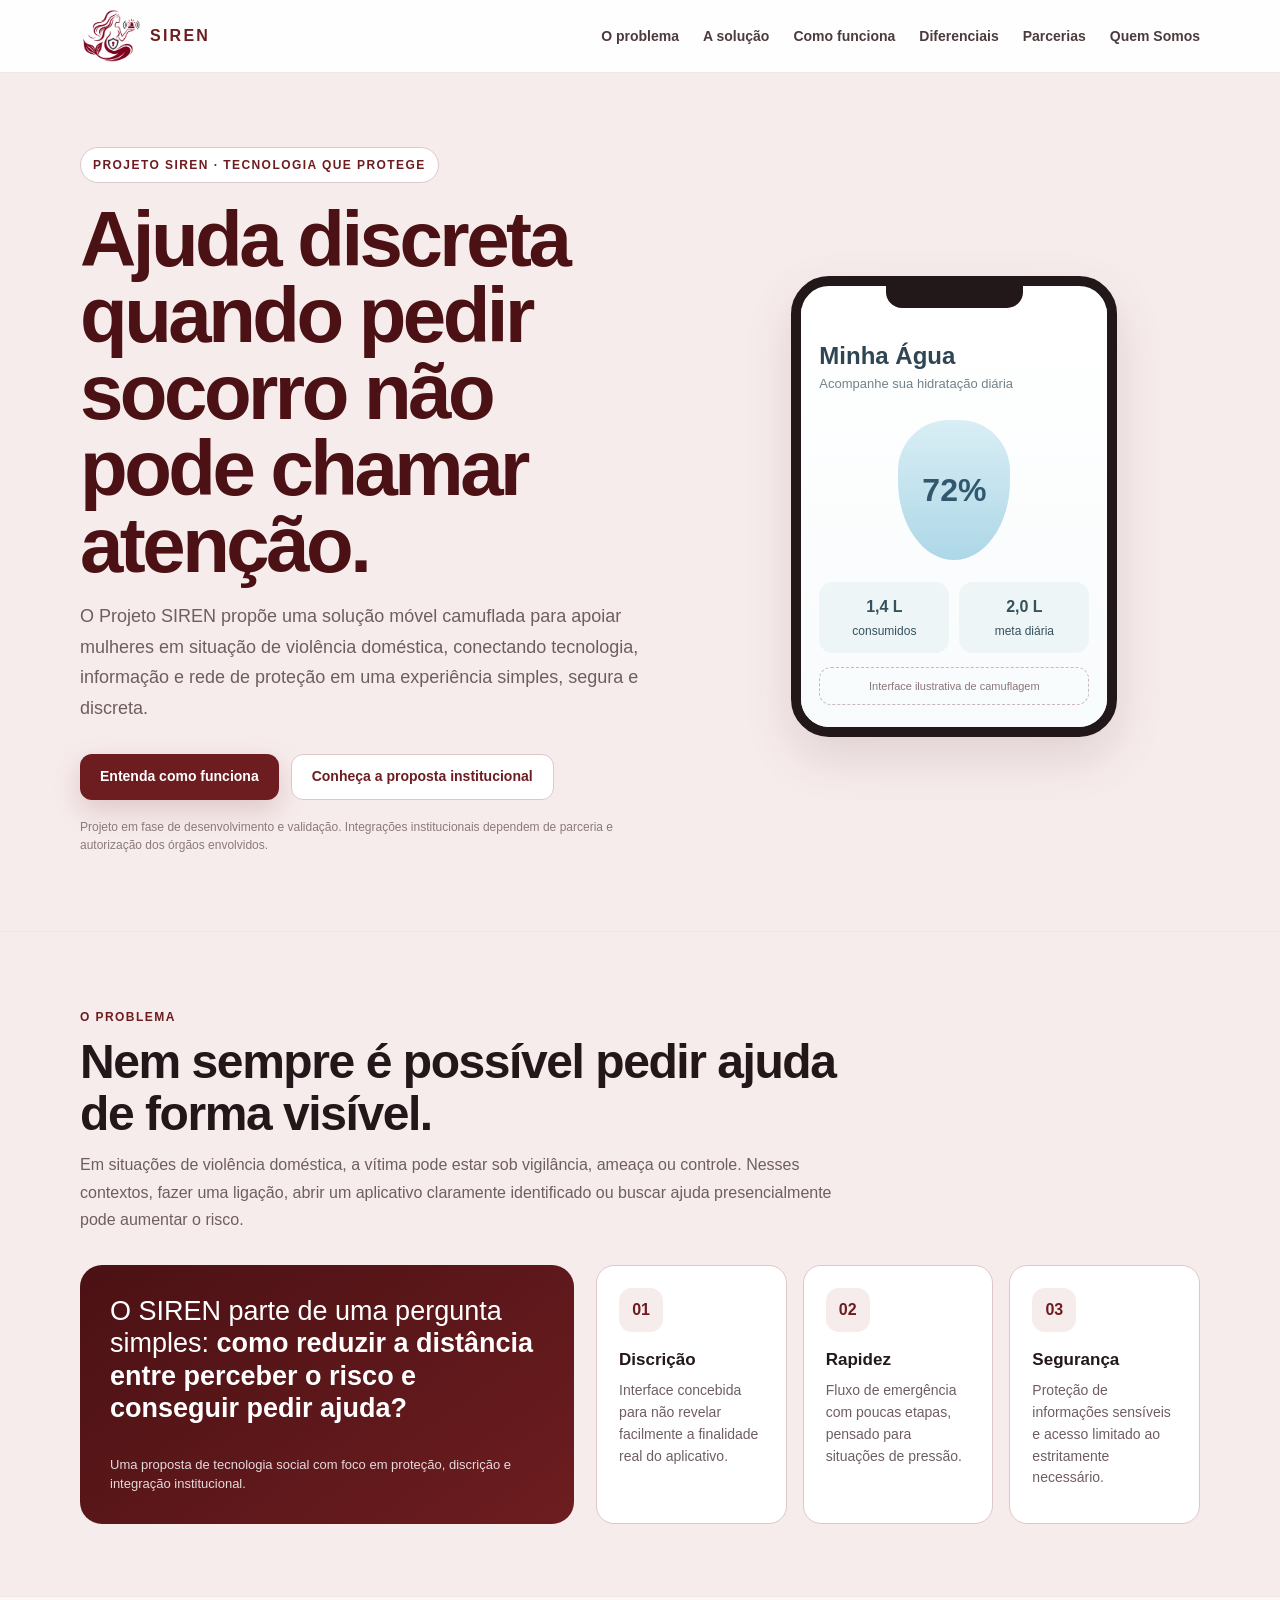
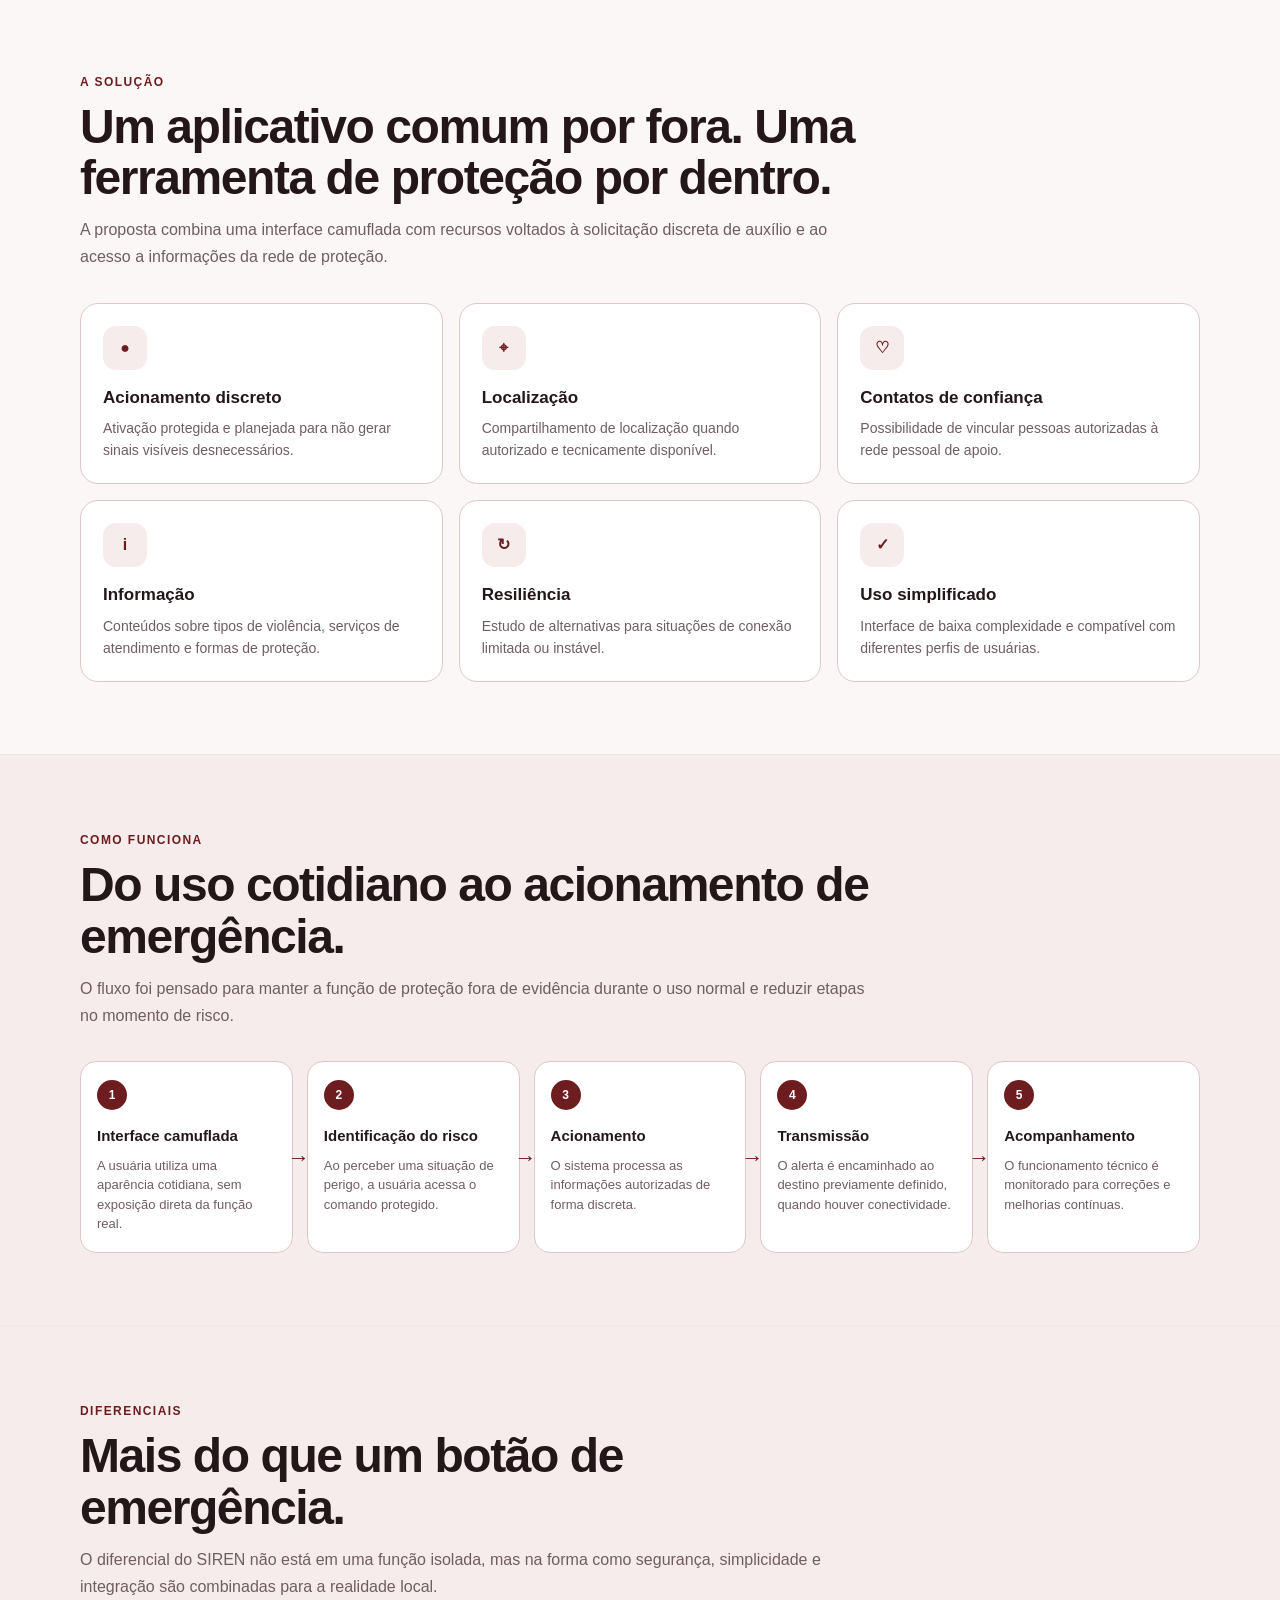
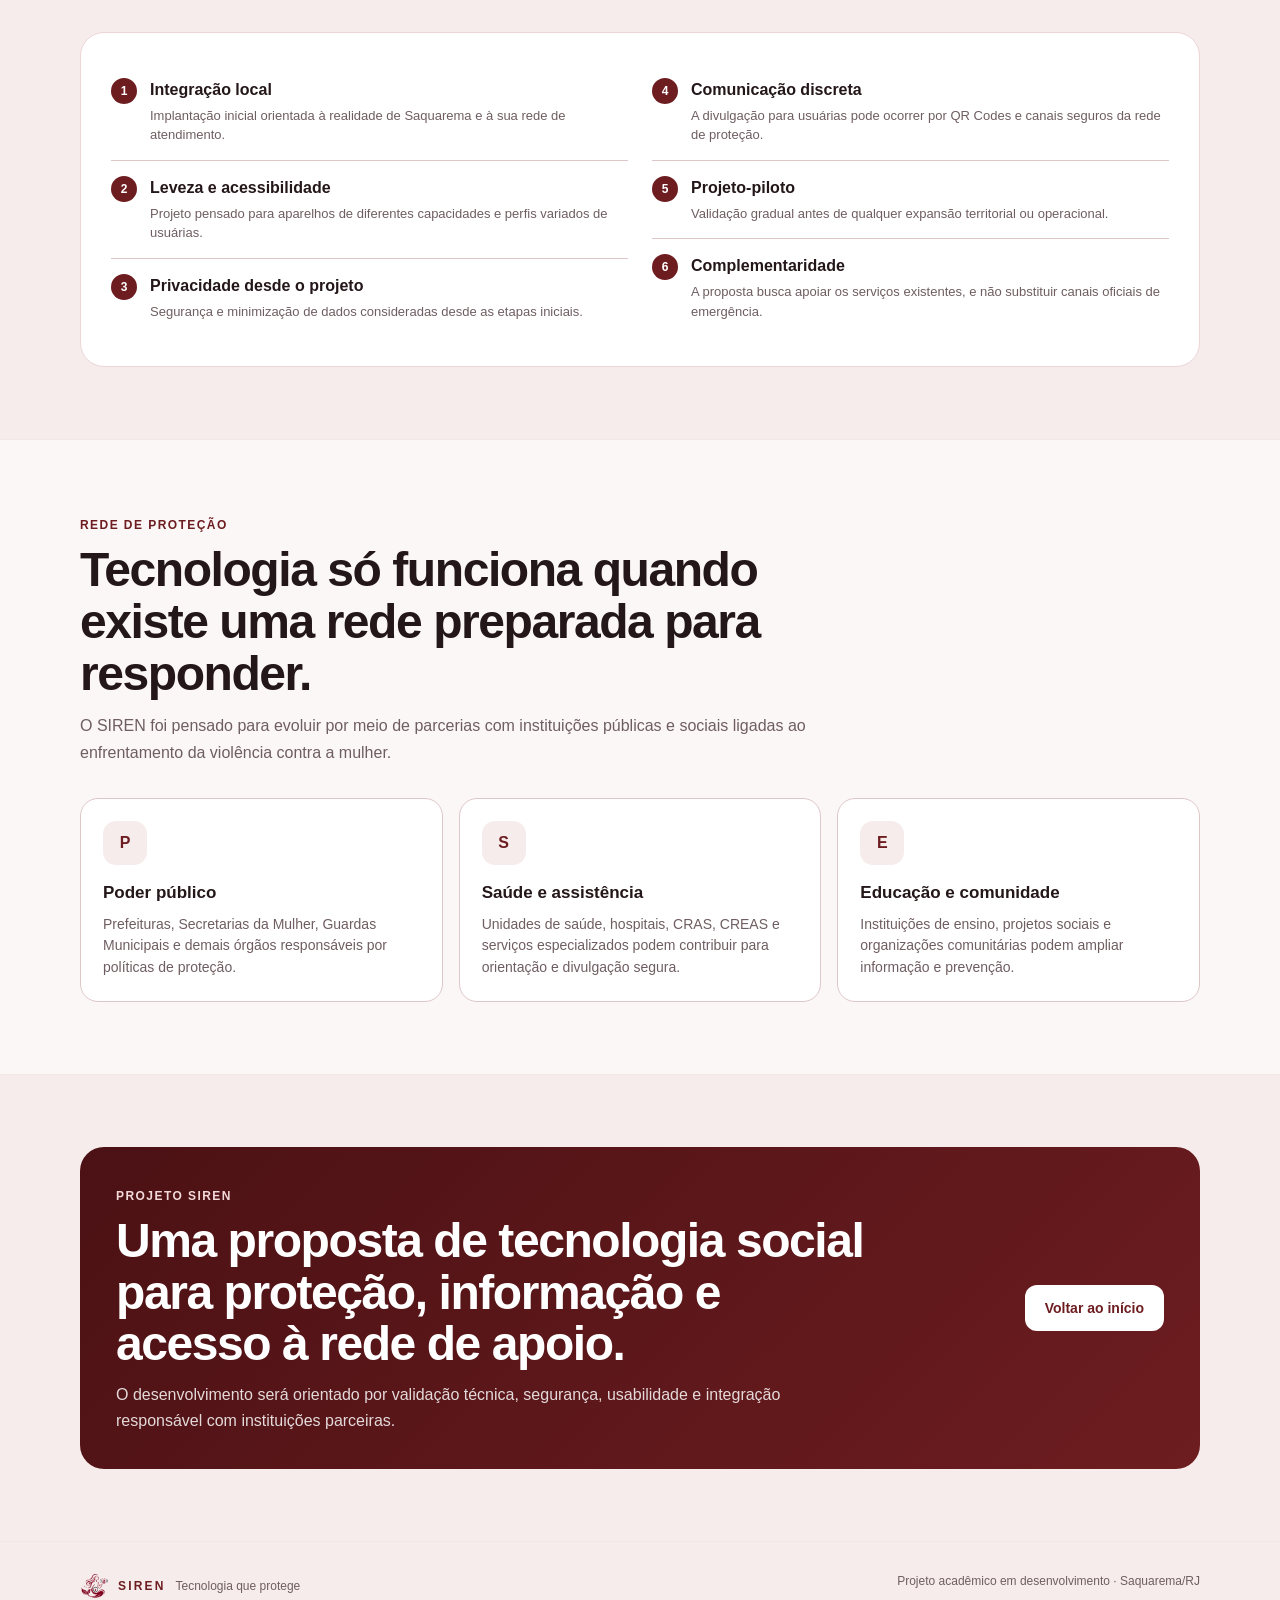
==== commit 61f0d88f: "Update logo image paths in index.html Ajuste de HTML" ====
--- a/index.html
+++ b/index.html
@@ -5,14 +5,14 @@
   <meta name="viewport" content="width=device-width, initial-scale=1.0">
   <meta name="description" content="Projeto SIREN — tecnologia social voltada à proteção de mulheres em situação de violência doméstica.">
   <title>Projeto SIREN - Tecnologia que protege</title>
-  <link rel="icon" href="assets/logo-siren.png" type="image/png">
+  <link rel="icon" href="logo-siren.png" type="image/png">
   <link rel="stylesheet" href="styles.css">
 </head>
 <body>
   <header class="site-header">
     <div class="container nav-wrap">
       <a class="brand" href="#inicio" aria-label="Projeto SIREN — início">
-        <img class="brand-mark" src="assets/logo-siren.png" alt="Logo do Projeto SIREN">
+        <img class="brand-mark" src="logo-siren.png" alt="Logo do Projeto SIREN">
         <span class="brand-text">SIREN</span>
       </a>
 
@@ -344,7 +344,7 @@
   <footer class="site-footer">
     <div class="container footer-wrap">
       <div>
-        <img class="footer-logo" src="assets/logo-siren.png" alt="Logo do Projeto SIREN">
+        <img class="footer-logo" src="logo-siren.png" alt="Logo do Projeto SIREN">
         <strong>SIREN</strong>
         <span>Tecnologia que protege</span>
       </div>
